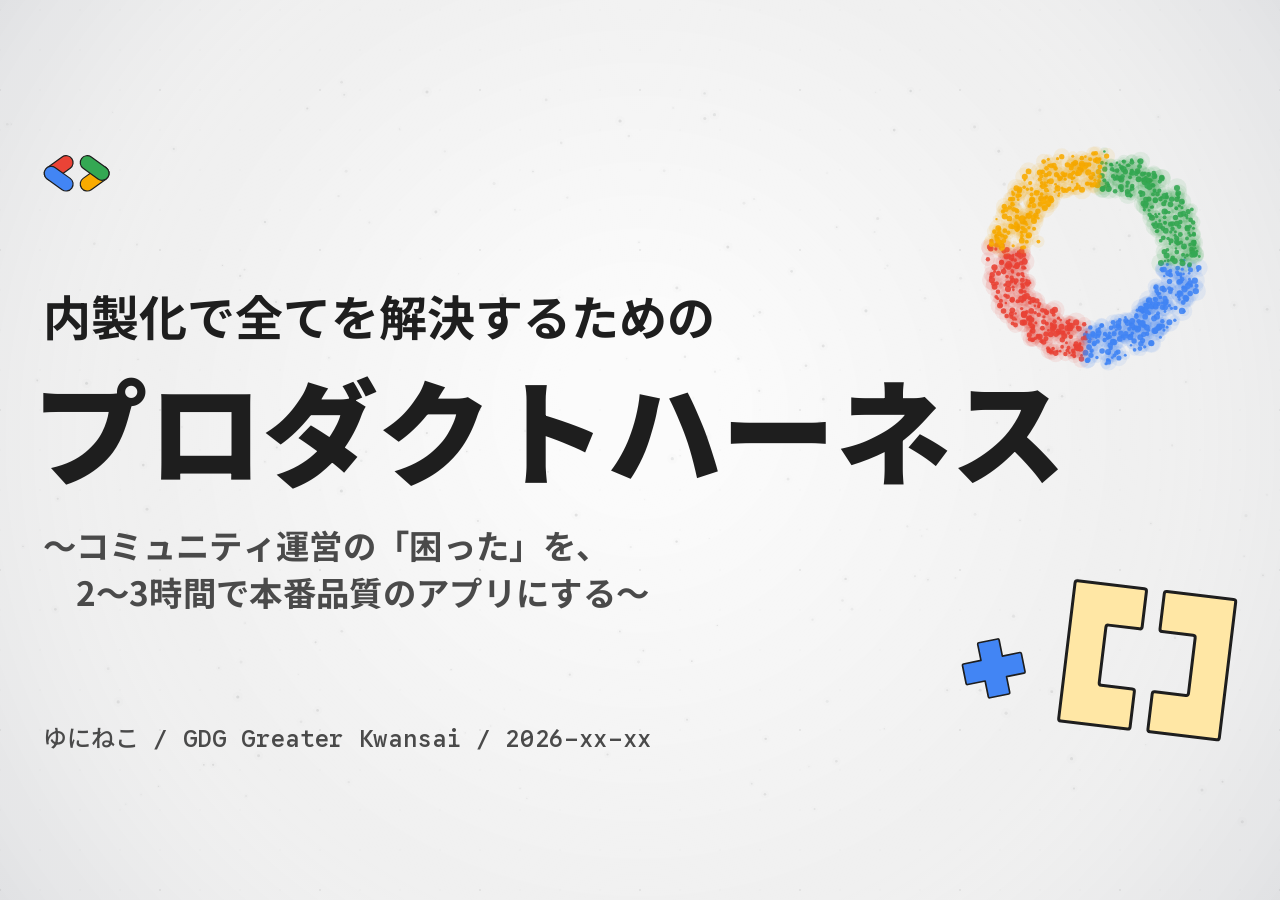
==== product-harness/index.html @ 28bdee14 "add product-harness" ====
<!doctype html>
<html lang="ja">
<head>
<meta charset="utf-8">
<meta name="viewport" content="width=device-width, initial-scale=1">
<title>プロダクトハーネス</title>
<link rel="preconnect" href="https://fonts.googleapis.com">
<link rel="preconnect" href="https://fonts.gstatic.com" crossorigin>
<link href="https://fonts.googleapis.com/css2?family=Google+Sans+Flex:wght@400;500;700;800;900&family=Google+Sans+Code:wght@400;700&family=Noto+Sans+JP:wght@400;500;700;900&display=swap" rel="stylesheet">
<style>
  :root { color-scheme: light; }
  html, body { margin: 0; height: 100%; background: #f0f0f0; overflow: hidden; }
  canvas { display: block; width: 100vw; height: 100vh; cursor: none; }
  body.pointer canvas { cursor: default; }
  #notes {
    position: fixed; left: 50%; bottom: 28px; transform: translateX(-50%);
    width: min(1100px, calc(100vw - 32px)); box-sizing: border-box;
    padding: 18px 22px; border-radius: 14px;
    background: rgba(255, 255, 255, 0.96); border: 2px solid #1e1e1e;
    color: #1e1e1e; font: 16px/1.7 "Noto Sans JP", "Hiragino Sans", sans-serif;
    display: none;
  }
  #notes.on { display: block; }
  #notes .meta { font: 12px "Google Sans Code", Menlo, monospace; color: #6b6b6b; margin-bottom: 6px; display: flex; justify-content: space-between; gap: 16px; }
  #help {
    position: fixed; right: 16px; top: 16px; padding: 12px 16px; border-radius: 10px;
    background: rgba(255, 255, 255, 0.96); border: 2px solid #1e1e1e; color: #4a4a4a;
    font: 12px/1.9 "Google Sans Code", Menlo, monospace; display: none;
  }
  #help.on { display: block; }
  #help b { color: #1e1e1e; font-weight: 700; }
</style>
<script>
  // engine-core.js より前に読み込む。GDG のパレット（Off White 地・Black 02 の文字）に合わせる
  window.ENGINE_THEME = {
    col: {
      bg: '#f0f0f0', ink: '#1e1e1e', ink2: '#4a4a4a', ink3: '#8a8a8a', line: '#d3d3d3',
      panel: '#ffffff', panel2: '#f7f7f7', code: '#fafafa', warmBg: '#f8d8d8',
      warm: '#ea4335', cool: '#4285f4', green: '#34a853', red: '#ea4335',
      yellow: '#f9ab00', gray: '#8a8a8a', violet: '#4285f4',
      // 小さい文字に使う濃いめの色（白地でのコントラスト確保）
      blueInk: '#1967d2', greenInk: '#188038', redInk: '#c5221f', yellowInk: '#a86a00',
      pBlue: '#c3ecf6', pGreen: '#ccf6c5', pYellow: '#ffe7a5', pRed: '#f8d8d8', onDark: '#bdbdbd',
    },
    fs: '"Google Sans Flex","Noto Sans JP","Hiragino Sans","Hiragino Kaku Gothic ProN","Yu Gothic",sans-serif',
    fm: '"Google Sans Code","JetBrains Mono",Menlo,Consolas,"Noto Sans JP",monospace',
    fonts: [['Google Sans Flex', [400, 500, 700, 800, 900]], ['Google Sans Code', [400, 700]]],
    chapters: ['イントロ', '背景', '主張と全体像', '軸① 認証認可基盤', '軸② デザインシステム', '軸③ ハーネス', '土台と伏線回収', '実践の急所', 'まとめ', 'お知らせ'],
  };
</script>
</head>
<body>
<canvas id="stage" aria-label="内製化で全てを解決するためのプロダクトハーネス（モーショングラフィックス・プレゼンテーション）"></canvas>
<div id="notes"><div class="meta"><span id="notes-title"></span><span id="notes-next"></span></div><div id="notes-body"></div></div>
<div id="help">
  <b>→ / Space / クリック</b> 次へ<br>
  <b>← / Shift+クリック</b> 戻る<br>
  <b>N</b> スピーカーノート<br>
  <b>P</b> 発表者ウィンドウ<br>
  <b>F</b> フルスクリーン<br>
  <b>Home / End</b> 最初 / 最後<br>
  <b>?</b> このヘルプ
</div>
<script src="../engine/engine-core.js"></script>
<script src="scenes-intro.js"></script>
<script src="scenes-map.js"></script>
<script src="scenes-axes.js"></script>
<script src="scenes-outro.js"></script>
<script src="../engine/engine-run.js"></script>
</body>
</html>
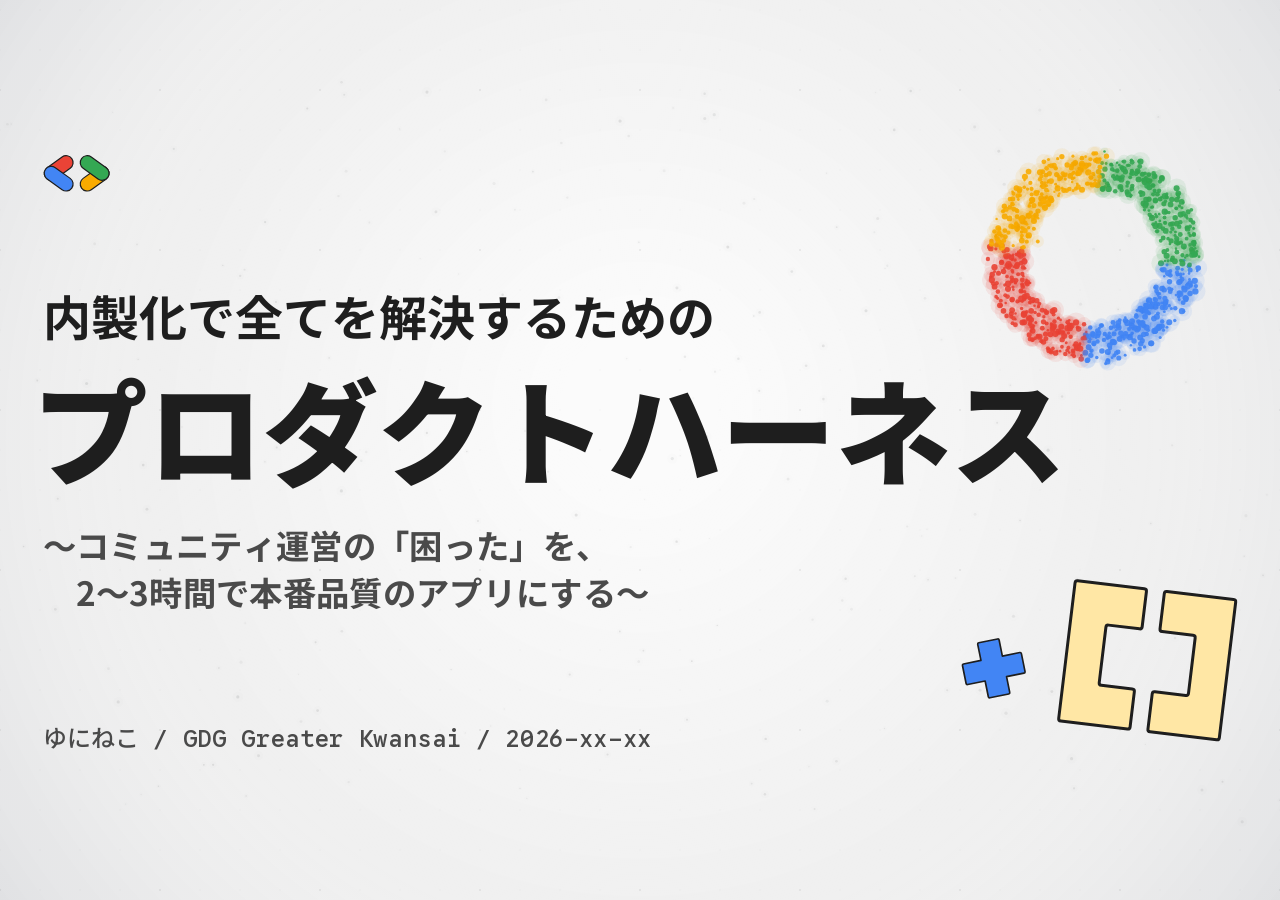
==== commit d04ac4e8: "Modularize slide engine for reuse across decks - engine/ now holds only the shared module: engine.cs" ====
--- a/product-harness/index.html
+++ b/product-harness/index.html
@@ -7,28 +7,10 @@
 <link rel="preconnect" href="https://fonts.googleapis.com">
 <link rel="preconnect" href="https://fonts.gstatic.com" crossorigin>
 <link href="https://fonts.googleapis.com/css2?family=Google+Sans+Flex:wght@400;500;700;800;900&family=Google+Sans+Code:wght@400;700&family=Noto+Sans+JP:wght@400;500;700;900&display=swap" rel="stylesheet">
+<link rel="stylesheet" href="../engine/engine.css">
 <style>
-  :root { color-scheme: light; }
-  html, body { margin: 0; height: 100%; background: #f0f0f0; overflow: hidden; }
-  canvas { display: block; width: 100vw; height: 100vh; cursor: none; }
-  body.pointer canvas { cursor: default; }
-  #notes {
-    position: fixed; left: 50%; bottom: 28px; transform: translateX(-50%);
-    width: min(1100px, calc(100vw - 32px)); box-sizing: border-box;
-    padding: 18px 22px; border-radius: 14px;
-    background: rgba(255, 255, 255, 0.96); border: 2px solid #1e1e1e;
-    color: #1e1e1e; font: 16px/1.7 "Noto Sans JP", "Hiragino Sans", sans-serif;
-    display: none;
-  }
-  #notes.on { display: block; }
-  #notes .meta { font: 12px "Google Sans Code", Menlo, monospace; color: #6b6b6b; margin-bottom: 6px; display: flex; justify-content: space-between; gap: 16px; }
-  #help {
-    position: fixed; right: 16px; top: 16px; padding: 12px 16px; border-radius: 10px;
-    background: rgba(255, 255, 255, 0.96); border: 2px solid #1e1e1e; color: #4a4a4a;
-    font: 12px/1.9 "Google Sans Code", Menlo, monospace; display: none;
-  }
-  #help.on { display: block; }
-  #help b { color: #1e1e1e; font-weight: 700; }
+  /* ノート・ヘルプは影のない黒い枠線（GDG のフラットな線画に合わせる） */
+  :root { --ui-bg: rgba(255, 255, 255, 0.96); --ui-border: 2px solid var(--ink); --ui-shadow: none; --ui-blur: none; --ui-muted: #6b6b6b; }
 </style>
 <script>
   // engine-core.js より前に読み込む。GDG のパレット（Off White 地・Black 02 の文字）に合わせる
@@ -45,23 +27,16 @@
     fs: '"Google Sans Flex","Noto Sans JP","Hiragino Sans","Hiragino Kaku Gothic ProN","Yu Gothic",sans-serif',
     fm: '"Google Sans Code","JetBrains Mono",Menlo,Consolas,"Noto Sans JP",monospace',
     fonts: [['Google Sans Flex', [400, 500, 700, 800, 900]], ['Google Sans Code', [400, 700]]],
+    // kit.js の既定値の上書き（見出しを少し小さく、カードの文字を大きく）
+    kit: { heading: { y: 32, size: 56 }, cardSize: 30, iconTint: 0.16 },
     chapters: ['イントロ', '背景', '主張と全体像', '軸① 認証認可基盤', '軸② デザインシステム', '軸③ ハーネス', '土台と伏線回収', '実践の急所', 'まとめ', 'お知らせ'],
   };
 </script>
 </head>
 <body>
 <canvas id="stage" aria-label="内製化で全てを解決するためのプロダクトハーネス（モーショングラフィックス・プレゼンテーション）"></canvas>
-<div id="notes"><div class="meta"><span id="notes-title"></span><span id="notes-next"></span></div><div id="notes-body"></div></div>
-<div id="help">
-  <b>→ / Space / クリック</b> 次へ<br>
-  <b>← / Shift+クリック</b> 戻る<br>
-  <b>N</b> スピーカーノート<br>
-  <b>P</b> 発表者ウィンドウ<br>
-  <b>F</b> フルスクリーン<br>
-  <b>Home / End</b> 最初 / 最後<br>
-  <b>?</b> このヘルプ
-</div>
 <script src="../engine/engine-core.js"></script>
+<script src="../engine/kit.js"></script>
 <script src="scenes-intro.js"></script>
 <script src="scenes-map.js"></script>
 <script src="scenes-axes.js"></script>
--- a/engine/engine.css
+++ b/engine/engine.css
@@ -0,0 +1,35 @@
+/* =========================================================================
+ * engine.css — ステージ・スピーカーノート・ヘルプの共通スタイル
+ * 色とフォントは engine-core.js が COL / FM から CSS 変数へ流し込む。
+ * デッキ固有の見た目は index.html の <style> で --ui-* を上書きする。
+ * ========================================================================= */
+:root {
+  color-scheme: light;
+  --bg: #f5f6f8; --ink: #141a24; --ink2: #4a5466; --ink3: #8a93a3; --line: #d6dce5;
+  --fm: "JetBrains Mono", Menlo, monospace;
+  --ui-bg: rgba(255, 255, 255, 0.95);
+  --ui-border: 1px solid var(--line);
+  --ui-shadow: 0 10px 32px rgba(20, 26, 36, 0.12);
+  --ui-blur: blur(8px);
+  --ui-muted: var(--ink3);
+}
+html, body { margin: 0; height: 100%; background: var(--bg); overflow: hidden; }
+#stage { display: block; width: 100vw; height: 100vh; cursor: none; }
+body.pointer #stage { cursor: default; }
+#notes {
+  position: fixed; left: 50%; bottom: 28px; transform: translateX(-50%);
+  width: min(1100px, calc(100vw - 32px)); box-sizing: border-box;
+  padding: 18px 22px; border-radius: 14px;
+  background: var(--ui-bg); border: var(--ui-border); box-shadow: var(--ui-shadow);
+  color: var(--ink); font: 16px/1.7 "Noto Sans JP", "Hiragino Sans", sans-serif;
+  display: none; backdrop-filter: var(--ui-blur);
+}
+#notes.on { display: block; }
+#notes .meta { font: 12px var(--fm); color: var(--ui-muted); margin-bottom: 6px; display: flex; justify-content: space-between; gap: 16px; }
+#help {
+  position: fixed; right: 16px; top: 16px; padding: 12px 16px; border-radius: 10px;
+  background: var(--ui-bg); border: var(--ui-border); box-shadow: var(--ui-shadow); color: var(--ink2);
+  font: 12px/1.9 var(--fm); display: none;
+}
+#help.on { display: block; }
+#help b { color: var(--ink); font-weight: 700; }
